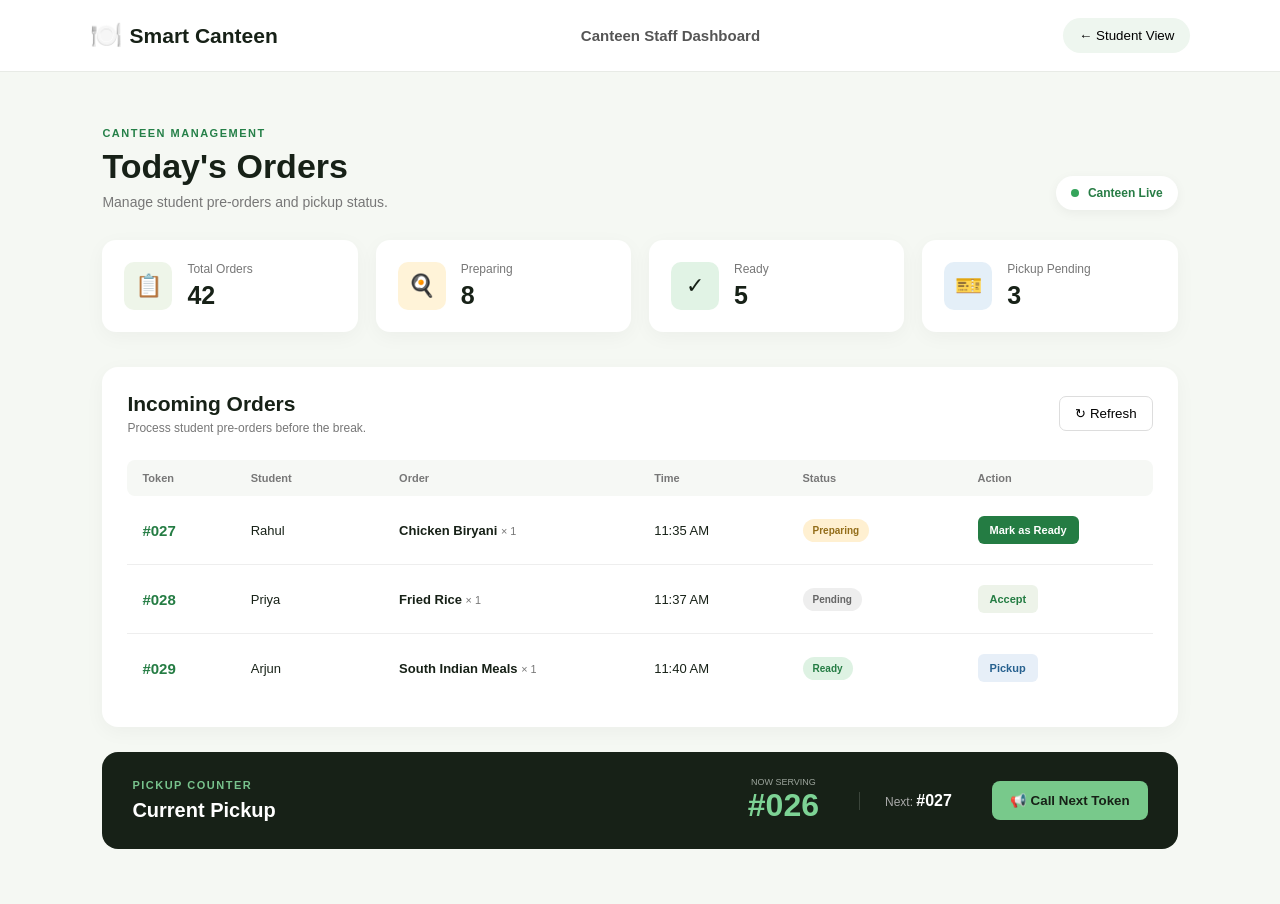
==== canteen.html @ 335c3e93 "Add files via upload" ====
<!DOCTYPE html>
<html lang="en">

<head>

    <meta charset="UTF-8">

    <meta name="viewport"
          content="width=device-width, initial-scale=1.0">

    <title>Canteen Dashboard</title>

    <link rel="stylesheet" href="style.css">

</head>

<body>

    <!-- Navbar -->

    <nav class="navbar">

        <div class="logo">
            <span>🍽️</span>
            Smart Canteen
        </div>

        <div class="canteen-title">
            Canteen Staff Dashboard
        </div>

        <button
            class="profile-btn"
            onclick="location.href='index.html'">

            ← Student View

        </button>

    </nav>


    <!-- Dashboard -->

    <main class="dashboard">

        <div class="dashboard-header">

            <div>

                <p class="section-label">
                    CANTEEN MANAGEMENT
                </p>

                <h1>
                    Today's Orders
                </h1>

                <p class="dashboard-subtitle">
                    Manage student pre-orders and pickup status.
                </p>

            </div>

            <div class="live-status">

                <span></span>

                Canteen Live

            </div>

        </div>


        <!-- Statistics -->

        <div class="stats-grid">

            <div class="stat-card">

                <div class="stat-icon">
                    📋
                </div>

                <div>

                    <p>Total Orders</p>

                    <h2 id="totalOrders">
                        42
                    </h2>

                </div>

            </div>


            <div class="stat-card">

                <div class="stat-icon yellow">
                    🍳
                </div>

                <div>

                    <p>Preparing</p>

                    <h2 id="preparingOrders">
                        8
                    </h2>

                </div>

            </div>


            <div class="stat-card">

                <div class="stat-icon green">
                    ✓
                </div>

                <div>

                    <p>Ready</p>

                    <h2 id="readyOrders">
                        5
                    </h2>

                </div>

            </div>


            <div class="stat-card">

                <div class="stat-icon blue">
                    🎫
                </div>

                <div>

                    <p>Pickup Pending</p>

                    <h2 id="pickupOrders">
                        3
                    </h2>

                </div>

            </div>

        </div>


        <!-- Orders -->

        <section class="orders-section">

            <div class="orders-heading">

                <div>

                    <h2>
                        Incoming Orders
                    </h2>

                    <p>
                        Process student pre-orders before the break.
                    </p>

                </div>

                <button
                    class="refresh-btn"
                    onclick="loadCanteenOrder()">

                    ↻ Refresh

                </button>

            </div>


            <!-- Demo Order -->

            <div class="order-table">

                <div class="table-header">

                    <span>Token</span>

                    <span>Student</span>

                    <span>Order</span>

                    <span>Time</span>

                    <span>Status</span>

                    <span>Action</span>

                </div>


                <div class="order-row">

                    <span class="token-number">
                        #027
                    </span>

                    <span>
                        Rahul
                    </span>

                    <span>

                        <strong>
                            Chicken Biryani
                        </strong>

                        <small>
                            × 1
                        </small>

                    </span>

                    <span>
                        11:35 AM
                    </span>

                    <span>

                        <span
                            id="orderStatus"
                            class="order-status preparing">

                            Preparing

                        </span>

                    </span>

                    <span>

                        <button
                            id="readyButton"
                            class="ready-btn"
                            onclick="markOrderReady()">

                            Mark as Ready

                        </button>

                    </span>

                </div>


                <!-- Other Demo Orders -->

                <div class="order-row">

                    <span class="token-number">
                        #028
                    </span>

                    <span>
                        Priya
                    </span>

                    <span>

                        <strong>
                            Fried Rice
                        </strong>

                        <small>
                            × 1
                        </small>

                    </span>

                    <span>
                        11:37 AM
                    </span>

                    <span>

                        <span class="order-status pending">
                            Pending
                        </span>

                    </span>

                    <span>

                        <button class="accept-btn">
                            Accept
                        </button>

                    </span>

                </div>


                <div class="order-row">

                    <span class="token-number">
                        #029
                    </span>

                    <span>
                        Arjun
                    </span>

                    <span>

                        <strong>
                            South Indian Meals
                        </strong>

                        <small>
                            × 1
                        </small>

                    </span>

                    <span>
                        11:40 AM
                    </span>

                    <span>

                        <span class="order-status ready">
                            Ready
                        </span>

                    </span>

                    <span>

                        <button class="pickup-btn">
                            Pickup
                        </button>

                    </span>

                </div>

            </div>

        </section>


        <!-- Pickup Counter -->

        <div class="pickup-counter">

    <div>

        <p class="section-label">
            PICKUP COUNTER
        </p>

        <h2>
            Current Pickup
        </h2>

    </div>

    <div class="current-token">

        <small>
            NOW SERVING
        </small>

        <strong id="currentPickupToken">
            #026
        </strong>

    </div>

    <div class="next-token">

        Next:
        <strong id="nextToken">
            #027
        </strong>

    </div>

    <button
        class="call-token-btn"
        onclick="callNextToken()">

        📢 Call Next Token

    </button>

</div>

        </section>

    </main>


    <script src="script.js"></script>

    <script>
        loadCanteenOrder();
    </script>

</body>

</html>
---- style.css ----
* {
    margin: 0;
    padding: 0;
    box-sizing: border-box;
}

body {
    font-family: Arial, sans-serif;
    background: #f7f8f5;
    color: #172117;
}


/* ================= NAVBAR ================= */

.navbar {
    height: 72px;
    padding: 0 7%;
    display: flex;
    align-items: center;
    justify-content: space-between;
    background: white;
    border-bottom: 1px solid #e8ebe6;
}

.logo {
    font-size: 21px;
    font-weight: bold;
    display: flex;
    align-items: center;
    gap: 8px;
}

.logo span {
    font-size: 26px;
}

.nav-links {
    display: flex;
    gap: 35px;
}

.nav-links a {
    text-decoration: none;
    color: #555;
    font-size: 15px;
}

.nav-links a:hover {
    color: #1d7a45;
}

.profile-btn {
    border: none;
    background: #eef6ef;
    padding: 10px 16px;
    border-radius: 20px;
    cursor: pointer;
}


/* ================= HERO ================= */

.hero {
    min-height: 470px;
    padding: 70px 10%;
    display: flex;
    justify-content: space-between;
    align-items: center;
    background: linear-gradient(
        135deg,
        #f4f9f1,
        #ffffff
    );
}

.hero-content {
    max-width: 600px;
}

.welcome {
    color: #29834b;
    font-size: 13px;
    font-weight: bold;
    letter-spacing: 1.5px;
    margin-bottom: 15px;
}

.hero h1 {
    font-size: 50px;
    line-height: 1.1;
    margin-bottom: 20px;
}

.hero h1 span {
    color: #238047;
}

.hero-text {
    color: #666;
    line-height: 1.7;
    font-size: 16px;
    max-width: 500px;
}


/* BREAK CARD */

.break-card {
    display: flex;
    align-items: center;
    gap: 35px;
    margin-top: 25px;
    padding: 18px 22px;
    width: fit-content;
    background: white;
    border-radius: 12px;
    box-shadow: 0 5px 20px rgba(0,0,0,0.06);
}

.break-card small {
    color: #888;
    font-size: 10px;
    letter-spacing: 1px;
}

.break-card h3 {
    margin-top: 5px;
    font-size: 17px;
}

.break-status {
    color: #218146;
    font-size: 13px;
    font-weight: bold;
}


/* ORDER BUTTON */

.order-btn {
    margin-top: 25px;
    padding: 14px 25px;
    border: none;
    border-radius: 8px;
    background: #247c43;
    color: white;
    font-size: 15px;
    font-weight: bold;
    cursor: pointer;
}

.order-btn:hover {
    background: #1c6637;
}


/* HERO IMAGE */

.hero-image {
    width: 330px;
    height: 330px;
    position: relative;
    display: flex;
    justify-content: center;
    align-items: center;
}

.food-circle {
    width: 270px;
    height: 270px;
    border-radius: 50%;
    background: #e7f1dd;
    display: flex;
    justify-content: center;
    align-items: center;
    font-size: 120px;
}

.floating-card {
    position: absolute;
    bottom: 20px;
    left: -10px;
    background: white;
    padding: 14px 20px;
    border-radius: 12px;
    display: flex;
    align-items: center;
    gap: 12px;
    box-shadow: 0 8px 25px rgba(0,0,0,0.1);
}

.check {
    width: 32px;
    height: 32px;
    border-radius: 50%;
    background: #dff1e2;
    color: #258047;
    display: flex;
    justify-content: center;
    align-items: center;
    font-weight: bold;
}

.floating-card p {
    font-size: 12px;
    color: #777;
    margin-top: 4px;
}


/* ================= QUICK INFO ================= */

.quick-info {
    padding: 35px 10%;
    display: grid;
    grid-template-columns: repeat(4, 1fr);
    gap: 18px;
    background: white;
}

.info-card {
    display: flex;
    gap: 13px;
    align-items: center;
}

.info-icon {
    width: 45px;
    height: 45px;
    border-radius: 10px;
    background: #edf6ed;
    display: flex;
    justify-content: center;
    align-items: center;
    font-size: 21px;
}

.info-card h3 {
    font-size: 14px;
}

.info-card p {
    font-size: 11px;
    color: #777;
    margin-top: 4px;
}


/* ================= MENU ================= */

.menu-section {
    padding: 70px 10%;
}

.section-heading {
    display: flex;
    justify-content: space-between;
    align-items: end;
    margin-bottom: 30px;
}

.section-label {
    color: #258048;
    font-size: 11px;
    letter-spacing: 1.5px;
    font-weight: bold;
    margin-bottom: 8px;
}

.section-heading h2 {
    font-size: 30px;
}

.availability {
    color: #268148;
    font-size: 13px;
    font-weight: bold;
}


/* FOOD GRID */

.food-grid {
    display: grid;
    grid-template-columns: repeat(4, 1fr);
    gap: 20px;
}

.food-card {
    background: white;
    border-radius: 14px;
    overflow: hidden;
    box-shadow: 0 5px 20px rgba(0,0,0,0.05);
    transition: 0.25s;
}

.food-card:hover {
    transform: translateY(-5px);
    box-shadow: 0 10px 25px rgba(0,0,0,0.1);
}

.food-image {
    height: 150px;
    display: flex;
    justify-content: center;
    align-items: center;
    font-size: 75px;
}

.biryani {
    background: #fff1d8;
}

.fried-rice {
    background: #e9f4df;
}

.meals {
    background: #e9eff7;
}

.samosa {
    background: #f9e8d9;
}

.food-details {
    padding: 18px;
}

.food-title {
    display: flex;
    justify-content: space-between;
    gap: 10px;
}

.food-title h3 {
    font-size: 15px;
}

.food-title span {
    color: #238047;
    font-weight: bold;
}

.food-details p {
    color: #777;
    font-size: 12px;
    margin: 10px 0 15px;
    line-height: 1.5;
}

.food-bottom {
    display: flex;
    align-items: center;
    justify-content: space-between;
}

.prep-time {
    font-size: 10px;
    color: #777;
}

.food-bottom button {
    border: none;
    background: #247c43;
    color: white;
    padding: 8px 13px;
    border-radius: 6px;
    cursor: pointer;
    font-weight: bold;
}

.food-bottom button:hover {
    background: #1b6335;
}


/* ================= CART ================= */

.cart-popup {
    position: fixed;
    bottom: 20px;
    left: 50%;
    transform: translateX(-50%);
    width: 420px;
    padding: 15px 20px;
    background: #172117;
    color: white;
    border-radius: 12px;
    display: none;
    align-items: center;
    justify-content: space-between;
    box-shadow: 0 10px 30px rgba(0,0,0,0.25);
}

.cart-popup button {
    border: none;
    background: #55a96f;
    color: white;
    padding: 9px 14px;
    border-radius: 6px;
    cursor: pointer;
}


/* ================= RESPONSIVE ================= */

@media (max-width: 900px) {

    .hero {
        padding: 50px 6%;
    }

    .hero h1 {
        font-size: 38px;
    }

    .hero-image {
        width: 250px;
        height: 250px;
    }

    .food-grid {
        grid-template-columns: repeat(2, 1fr);
    }

    .quick-info {
        grid-template-columns: repeat(2, 1fr);
    }
}


@media (max-width: 650px) {

    .nav-links {
        display: none;
    }

    .hero {
        flex-direction: column;
        text-align: center;
        gap: 40px;
    }

    .break-card {
        margin-left: auto;
        margin-right: auto;
        flex-direction: column;
        gap: 10px;
    }

    .food-grid {
        grid-template-columns: 1fr;
    }

    .quick-info {
        grid-template-columns: 1fr;
    }

    .cart-popup {
        width: 90%;
    }
}

/* ================= ORDER CONFIRMATION ================= */

.confirmation-page,
.tracking-page {
    min-height: 100vh;
    background: #f5f8f3;
    display: flex;
    justify-content: center;
    align-items: center;
    padding: 30px;
}

.confirmation-card,
.tracking-card {
    width: 500px;
    background: white;
    padding: 40px;
    border-radius: 20px;
    box-shadow: 0 15px 50px rgba(0, 0, 0, 0.08);
    text-align: center;
}

.success-icon {
    width: 65px;
    height: 65px;
    margin: auto;
    border-radius: 50%;
    background: #e2f4e5;
    color: #258047;
    display: flex;
    justify-content: center;
    align-items: center;
    font-size: 30px;
    font-weight: bold;
}

.success-label {
    color: #258047;
    font-size: 11px;
    font-weight: bold;
    letter-spacing: 1.5px;
    margin-top: 20px;
}

.confirmation-card h1,
.tracking-card h1 {
    margin-top: 10px;
    font-size: 28px;
}

.confirmation-text,
.tracking-subtitle {
    color: #777;
    margin-top: 10px;
    line-height: 1.6;
}


/* TOKEN */

.token-box {
    margin: 25px 0;
    padding: 22px;
    background: #f0f7ec;
    border: 2px dashed #83ae82;
    border-radius: 14px;
}

.token-box span {
    display: block;
    font-size: 11px;
    color: #777;
    letter-spacing: 1px;
}

.token-box strong {
    display: block;
    margin-top: 5px;
    font-size: 45px;
    color: #247c43;
}


/* ORDER SUMMARY */

.order-summary {
    text-align: left;
    padding: 20px 0;
    border-top: 1px solid #eee;
    border-bottom: 1px solid #eee;
}

.order-summary h3 {
    margin-bottom: 10px;
}

.order-summary p {
    color: #666;
    line-height: 1.8;
}

.summary-line {
    margin-top: 15px;
    display: flex;
    justify-content: space-between;
}


/* PICKUP INFO */

.pickup-info {
    display: grid;
    grid-template-columns: 1fr 1fr;
    gap: 10px;
    margin: 20px 0;
}

.pickup-info > div {
    padding: 15px;
    background: #f8f9f7;
    border-radius: 10px;
    display: flex;
    gap: 10px;
    text-align: left;
}

.pickup-info span {
    font-size: 20px;
}

.pickup-info small {
    display: block;
    font-size: 9px;
    color: #888;
}

.pickup-info strong {
    display: block;
    font-size: 13px;
    margin-top: 5px;
}


/* STATUS */

.status {
    padding: 13px;
    background: #fff7e5;
    border-radius: 8px;
    color: #856515;
    font-size: 13px;
}

.status-dot {
    display: inline-block;
    width: 8px;
    height: 8px;
    background: #e8a91d;
    border-radius: 50%;
    margin-right: 5px;
}


/* BUTTON */

.track-btn {
    width: 100%;
    margin-top: 20px;
    padding: 14px;
    border: none;
    border-radius: 8px;
    background: #247c43;
    color: white;
    font-weight: bold;
    font-size: 14px;
    cursor: pointer;
}

.track-btn:hover {
    background: #1b6335;
}


/* ================= TRACKING ================= */

.tracking-card {
    text-align: left;
}

.tracking-card .success-label {
    text-align: center;
}

.tracking-card h1 {
    text-align: center;
}

.tracking-subtitle {
    text-align: center;
}


/* TRACKING STEPS */

.tracking-line {
    margin-top: 35px;
}

.tracking-step {
    display: flex;
    gap: 15px;
    padding-bottom: 28px;
    position: relative;
}

.tracking-step:not(:last-child)::after {
    content: "";
    position: absolute;
    left: 17px;
    top: 35px;
    height: 50px;
    width: 2px;
    background: #ddd;
}

.step-circle {
    min-width: 35px;
    height: 35px;
    border-radius: 50%;
    background: #eee;
    display: flex;
    justify-content: center;
    align-items: center;
}

.completed .step-circle {
    background: #dff1e2;
    color: #258047;
}

.active .step-circle {
    background: #fff0cf;
}

.tracking-step strong {
    font-size: 14px;
}

.tracking-step p {
    color: #777;
    font-size: 12px;
    margin-top: 5px;
}


/* PICKUP BOX */

.pickup-box {
    margin-top: 5px;
    padding: 18px;
    background: #eef6ed;
    border-radius: 10px;
}

.pickup-box strong {
    color: #247c43;
}

.pickup-box p {
    color: #666;
    font-size: 12px;
    margin-top: 7px;
}
/* ================= CANTEEN DASHBOARD ================= */

.canteen-title {
    font-size: 15px;
    color: #555;
    font-weight: 600;
}

.dashboard {
    padding: 55px 8%;
    background: #f5f8f3;
    min-height: calc(100vh - 72px);
}

.dashboard-header {
    display: flex;
    justify-content: space-between;
    align-items: end;
    margin-bottom: 30px;
}

.dashboard-header h1 {
    font-size: 34px;
    margin-top: 5px;
}

.dashboard-subtitle {
    color: #777;
    margin-top: 8px;
    font-size: 14px;
}

.live-status {
    background: white;
    padding: 10px 15px;
    border-radius: 20px;
    font-size: 12px;
    color: #277c45;
    font-weight: bold;
    box-shadow: 0 3px 12px rgba(0,0,0,0.05);
}

.live-status span {
    display: inline-block;
    width: 8px;
    height: 8px;
    background: #35a45b;
    border-radius: 50%;
    margin-right: 6px;
}


/* STATISTICS */

.stats-grid {
    display: grid;
    grid-template-columns: repeat(4, 1fr);
    gap: 18px;
    margin-bottom: 35px;
}

.stat-card {
    background: white;
    padding: 22px;
    border-radius: 14px;
    display: flex;
    align-items: center;
    gap: 15px;
    box-shadow: 0 5px 20px rgba(0,0,0,0.04);
}

.stat-icon {
    width: 48px;
    height: 48px;
    border-radius: 10px;
    background: #eef5e9;
    display: flex;
    justify-content: center;
    align-items: center;
    font-size: 22px;
}

.stat-icon.yellow {
    background: #fff3d8;
}

.stat-icon.green {
    background: #e1f3e5;
}

.stat-icon.blue {
    background: #e4eff8;
}

.stat-card p {
    color: #777;
    font-size: 12px;
}

.stat-card h2 {
    margin-top: 5px;
    font-size: 25px;
}


/* ORDERS */

.orders-section {
    background: white;
    border-radius: 16px;
    padding: 25px;
    box-shadow: 0 5px 20px rgba(0,0,0,0.04);
}

.orders-heading {
    display: flex;
    justify-content: space-between;
    align-items: center;
    margin-bottom: 25px;
}

.orders-heading h2 {
    font-size: 21px;
}

.orders-heading p {
    color: #777;
    font-size: 12px;
    margin-top: 5px;
}

.refresh-btn {
    border: 1px solid #ddd;
    background: white;
    padding: 9px 15px;
    border-radius: 7px;
    cursor: pointer;
}

.refresh-btn:hover {
    background: #f5f7f3;
}


/* TABLE */

.order-table {
    width: 100%;
}

.table-header,
.order-row {
    display: grid;
    grid-template-columns:
        0.7fr
        1fr
        1.8fr
        1fr
        1.2fr
        1.2fr;

    align-items: center;
    gap: 15px;
}

.table-header {
    padding: 12px 15px;
    background: #f6f8f5;
    border-radius: 8px;
    color: #777;
    font-size: 11px;
    font-weight: bold;
}

.order-row {
    padding: 20px 15px;
    border-bottom: 1px solid #eee;
    font-size: 13px;
}

.order-row:last-child {
    border-bottom: none;
}

.order-row small {
    color: #777;
}

.token-number {
    font-weight: bold;
    color: #247c43;
    font-size: 15px;
}


/* STATUS */

.order-status {
    display: inline-block;
    padding: 6px 10px;
    border-radius: 20px;
    font-size: 10px;
    font-weight: bold;
}

.order-status.preparing {
    background: #fff0d1;
    color: #936d19;
}

.order-status.pending {
    background: #eee;
    color: #666;
}

.order-status.ready {
    background: #def2e3;
    color: #247c43;
}


/* BUTTONS */

.ready-btn,
.accept-btn,
.pickup-btn {
    border: none;
    padding: 8px 12px;
    border-radius: 6px;
    cursor: pointer;
    font-size: 11px;
    font-weight: bold;
}

.ready-btn {
    background: #247c43;
    color: white;
}

.ready-btn:hover {
    background: #1c6536;
}

.accept-btn {
    background: #edf3e9;
    color: #247c43;
}

.pickup-btn {
    background: #e7eff8;
    color: #27618f;
}


/* PICKUP COUNTER */

.pickup-counter {
    margin-top: 25px;
    background: #172117;
    color: white;
    border-radius: 16px;
    padding: 25px 30px;
    display: flex;
    align-items: center;
    gap: 40px;
}

.pickup-counter .section-label {
    color: #78c38d;
}

.pickup-counter h2 {
    font-size: 20px;
}

.current-token {
    margin-left: auto;
    text-align: center;
}

.current-token small {
    display: block;
    color: #9ca59c;
    font-size: 9px;
}

.current-token strong {
    display: block;
    font-size: 32px;
    color: #7dd395;
}

.next-token {
    padding-left: 25px;
    border-left: 1px solid #3b453b;
    color: #aaa;
    font-size: 12px;
}

.next-token strong {
    color: white;
    font-size: 16px;
}


/* DASHBOARD RESPONSIVE */

@media (max-width: 1000px) {

    .stats-grid {
        grid-template-columns: repeat(2, 1fr);
    }

    .table-header,
    .order-row {
        grid-template-columns:
            0.7fr
            1fr
            1.5fr
            1fr
            1fr
            1fr;
    }

}

@media (max-width: 700px) {

    .dashboard {
        padding: 30px 5%;
    }

    .dashboard-header {
        align-items: start;
        gap: 20px;
        flex-direction: column;
    }

    .stats-grid {
        grid-template-columns: 1fr;
    }

    .canteen-title {
        display: none;
    }

    .orders-section {
        overflow-x: auto;
    }

    .order-table {
        min-width: 850px;
    }

    .pickup-counter {
        flex-direction: column;
        align-items: start;
        gap: 15px;
    }

    .current-token {
        margin-left: 0;
    }

    .next-token {
        border-left: none;
        padding-left: 0;
    }

}

/* ================= READY NOTIFICATION ================= */

.ready-notification {
    margin-top: 20px;
    padding: 18px;
    background: #e4f5e7;
    border: 1px solid #b9dfc0;
    border-radius: 12px;

    display: flex;
    align-items: center;
    gap: 15px;

    text-align: left;
}

.ready-icon {
    width: 42px;
    height: 42px;

    border-radius: 50%;

    background: #2c914c;
    color: white;

    display: flex;
    align-items: center;
    justify-content: center;

    font-size: 20px;
    font-weight: bold;
}

.ready-notification strong {
    color: #20763a;
    font-size: 14px;
}

.ready-notification p {
    margin-top: 4px;
    color: #52705a;
    font-size: 12px;
}


.back-menu-btn {
    width: 100%;
    margin-top: 10px;
    padding: 12px;

    border: 1px solid #ddd;
    border-radius: 8px;

    background: white;
    color: #555;

    cursor: pointer;
}

.back-menu-btn:hover {
    background: #f5f5f5;
}

/* ================= PICKUP BUTTON ================= */

.call-token-btn {
    border: none;
    background: #78c98b;
    color: #172117;
    padding: 12px 18px;
    border-radius: 8px;
    font-weight: bold;
    cursor: pointer;
}

.call-token-btn:hover {
    background: #91d7a0;
}

/* ================= COLLECTED NOTIFICATION ================= */

.collected-notification {
    margin-top: 20px;
    padding: 18px;
    background: #e4f5e7;
    border: 1px solid #b9dfc0;
    border-radius: 12px;

    display: flex;
    align-items: center;
    gap: 15px;

    text-align: left;
}

.collected-icon {
    width: 42px;
    height: 42px;

    border-radius: 50%;

    background: #247c43;
    color: white;

    display: flex;
    align-items: center;
    justify-content: center;

    font-size: 20px;
    font-weight: bold;
}

.collected-notification strong {
    color: #20763a;
    font-size: 14px;
}

.collected-notification p {
    margin-top: 4px;
    color: #52705a;
    font-size: 12px;
}
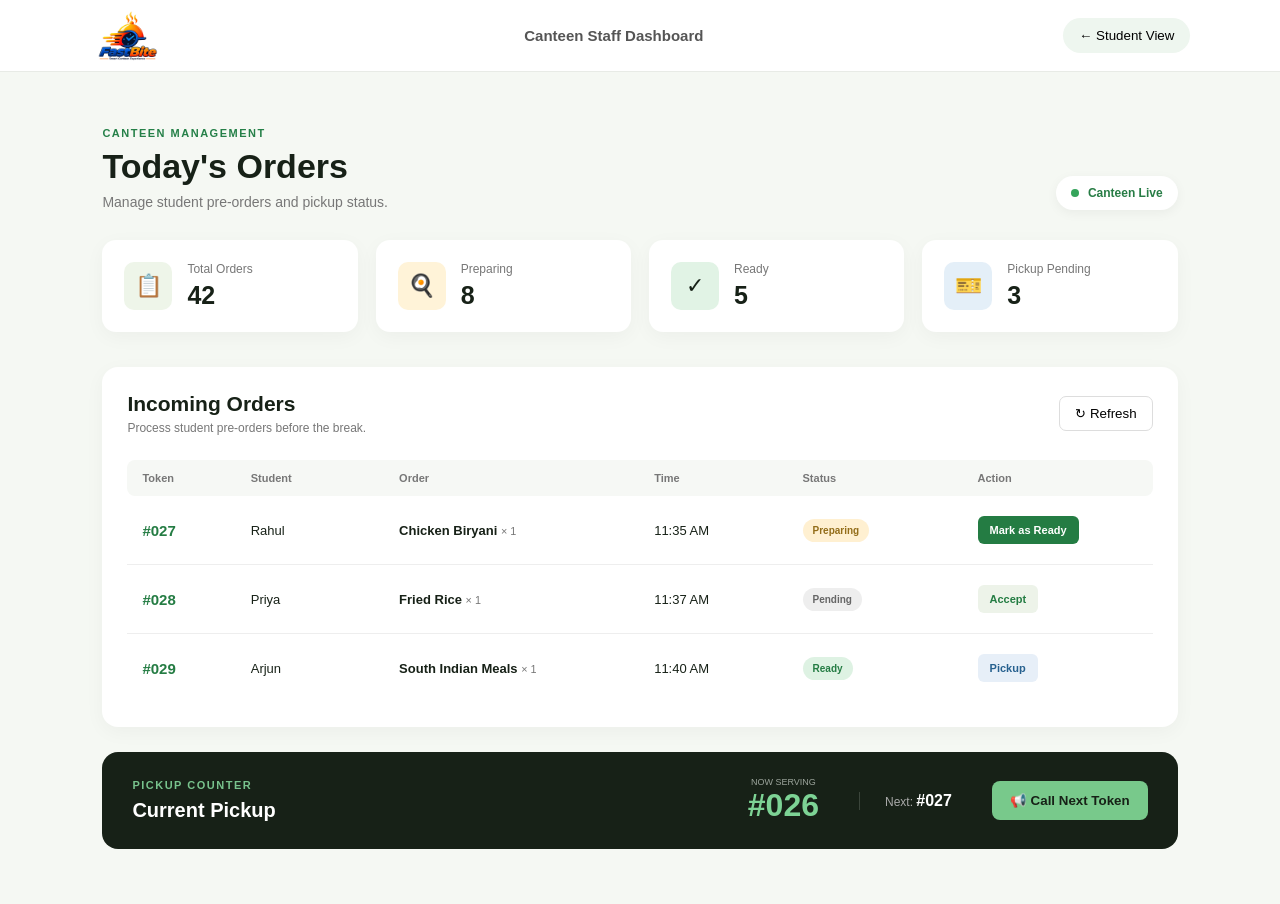
==== commit efd6ddb0: "Update canteen.html" ====
--- a/canteen.html
+++ b/canteen.html
@@ -21,8 +21,7 @@
     <nav class="navbar">
 
         <div class="logo">
-            <span>🍽️</span>
-            Smart Canteen
+            <img src="slogo.png" alt="FastBite Logo">
         </div>
 
         <div class="canteen-title">
@@ -415,4 +414,4 @@
 
 </body>
 
-</html>+</html>
--- a/style.css
+++ b/style.css
@@ -1228,4 +1228,15 @@
     margin-top: 4px;
     color: #52705a;
     font-size: 12px;
-}+}
+.logo {
+    display: flex;
+    align-items: center;
+}
+
+.logo img {
+    width: 75px;
+    height: 75px;
+    object-fit: contain;
+    display: block;
+}
